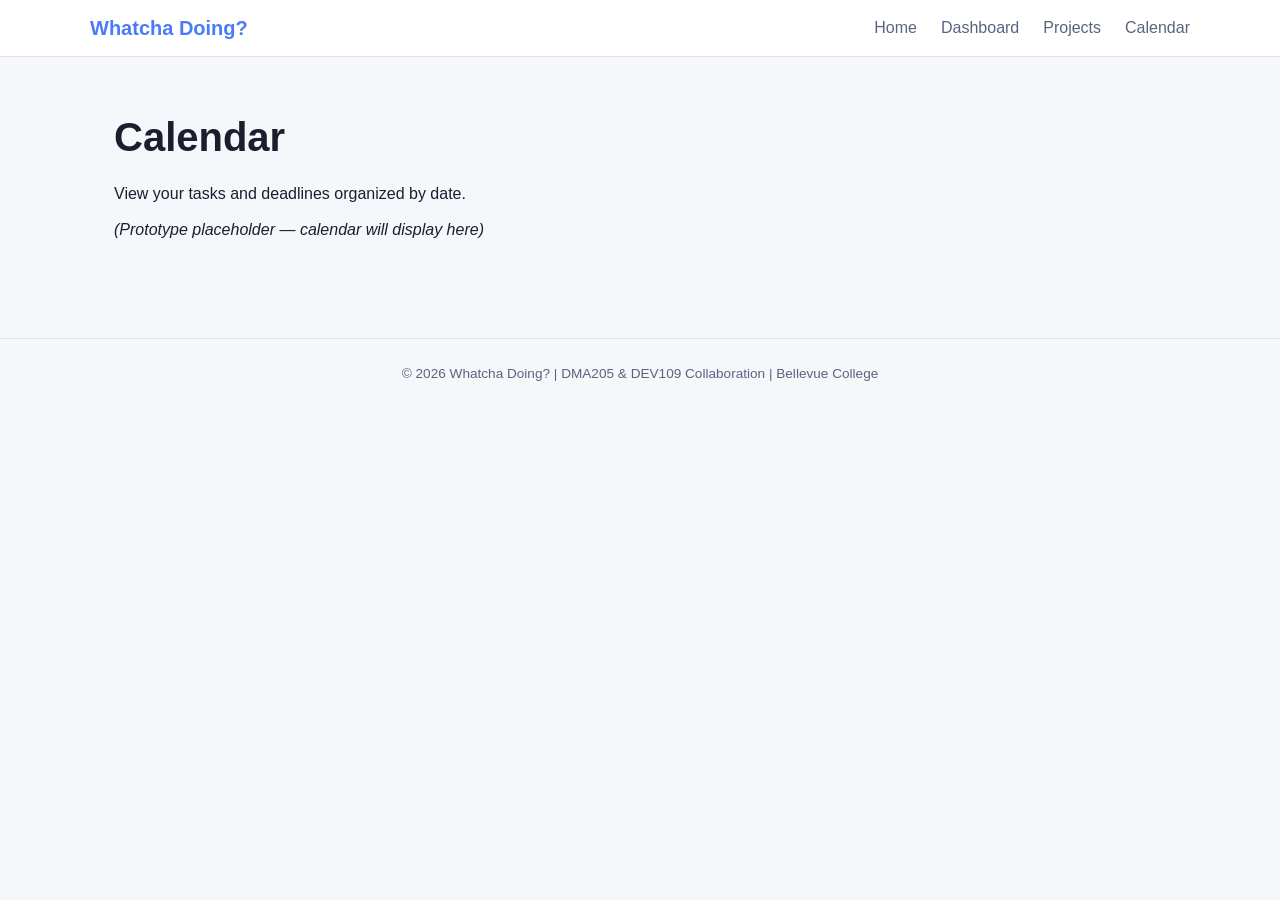
==== html/calendar.html @ 5fc996ad "feat: initial prototype — file structure, HTML pages, and CSS" ====
<!DOCTYPE html>
<html lang="en">
<head>
  <meta charset="UTF-8">
  <meta name="viewport" content="width=device-width, initial-scale=1.0">
  <meta http-equiv="X-UA-Compatible" content="IE=edge">
  <meta name="description" content="Whatcha Doing? — calendar view for tracking deadlines and scheduled tasks.">
  <meta name="keywords" content="calendar, deadlines, schedule, task planner, Whatcha Doing">
  <meta name="author" content="Meron Woldekiros | DEV109 Team 2">
  <meta name="robots" content="index, follow">
  <title>Calendar | Whatcha Doing?</title>
  <link rel="stylesheet" href="../css/styles.css">
</head>
<body>
  <header>
    <nav>
      <a href="../index.html" class="logo">Whatcha Doing?</a>
      <ul>
        <li><a href="../index.html">Home</a></li>
        <li><a href="dashboard.html">Dashboard</a></li>
        <li><a href="projects.html">Projects</a></li>
        <li><a href="calendar.html">Calendar</a></li>
      </ul>
    </nav>
  </header>

  <main>
    <section>
      <h1>Calendar</h1>
      <p>View your tasks and deadlines organized by date.</p>
      <p><em>(Prototype placeholder — calendar will display here)</em></p>
    </section>
  </main>

  <footer>
    <p>&copy; 2026 Whatcha Doing? | DMA205 &amp; DEV109 Collaboration | Bellevue College</p>
  </footer>
</body>
</html>
---- css/styles.css ----
/* Whatcha Doing Global Styles */

* {
  box-sizing: border-box;
  margin: 0;
  padding: 0;
}

body {
  background-color: #f5f7fa;
  color: #1a1f2e;
  font-family: 'Segoe UI', Arial, sans-serif;
  line-height: 1.6;
}

header {
  background-color: #ffffff;
  border-bottom: 1px solid #dde1ea;
  padding: 12px 24px;
}

nav {
  display: flex;
  align-items: center;
  gap: 24px;
  max-width: 1100px;
  margin: 0 auto;
}

.logo {
  font-size: 1.25rem;
  font-weight: bold;
  color: #4a7cf7;
  text-decoration: none;
  margin-right: auto;
}

nav ul {
  list-style: none;
  display: flex;
  gap: 24px;
}

nav a {
  color: #5a6480;
  text-decoration: none;
}

nav a:hover {
  color: #4a7cf7;
}

main {
  max-width: 1100px;
  margin: 0 auto;
  padding: 48px 24px;
}

section {
  margin-bottom: 48px;
}

h1 {
  font-size: 2.5rem;
  margin-bottom: 12px;
}

h2 {
  font-size: 1.5rem;
  margin-bottom: 12px;
}

p {
  margin-bottom: 10px;
}

ul {
  margin-left: 20px;
}

.btn {
  display: inline-block;
  background-color: #4a7cf7;
  color: #ffffff;
  padding: 10px 20px;
  border-radius: 6px;
  text-decoration: none;
  font-weight: bold;
  margin-top: 12px;
}

.btn:hover {
  opacity: 0.85;
}

footer {
  text-align: center;
  padding: 24px;
  color: #5a6480;
  font-size: 0.85rem;
  border-top: 1px solid #dde1ea;
}
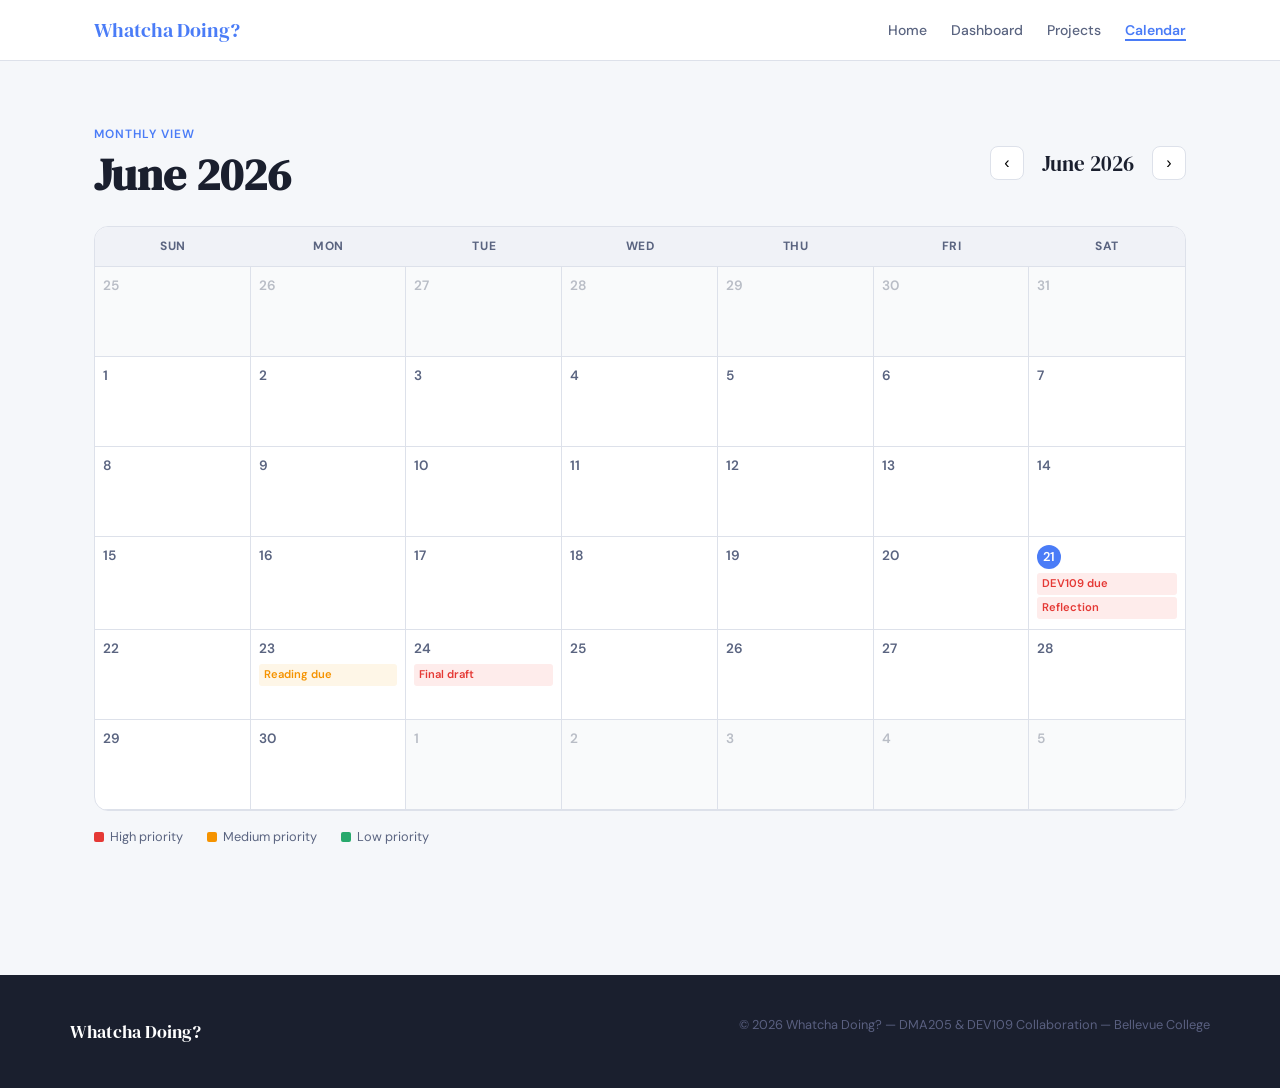
==== commit 961d8cf7: "Week 2 Updates" ====
--- a/html/calendar.html
+++ b/html/calendar.html
@@ -4,36 +4,330 @@
   <meta charset="UTF-8">
   <meta name="viewport" content="width=device-width, initial-scale=1.0">
   <meta http-equiv="X-UA-Compatible" content="IE=edge">
-  <meta name="description" content="Whatcha Doing? — calendar view for tracking deadlines and scheduled tasks.">
-  <meta name="keywords" content="calendar, deadlines, schedule, task planner, Whatcha Doing">
+  <meta name="description" content="Whatcha Doing? calendar view — see all your tasks and deadlines in a monthly calendar.">
+  <meta name="keywords" content="calendar, deadlines, task schedule, monthly view">
   <meta name="author" content="Meron Woldekiros | DEV109 Team 2">
-  <meta name="robots" content="index, follow">
+  <meta name="robots" content="noindex, follow">
+  <meta property="og:title" content="Calendar | Whatcha Doing?">
+  <meta property="og:description" content="Monthly calendar view of all your tasks and deadlines.">
+  <meta property="og:type" content="website">
   <title>Calendar | Whatcha Doing?</title>
+  <link rel="preconnect" href="https://fonts.googleapis.com">
+  <link rel="preconnect" href="https://fonts.gstatic.com" crossorigin>
   <link rel="stylesheet" href="../css/styles.css">
+  <style>
+    .calendar-header {
+      display: flex;
+      align-items: center;
+      justify-content: space-between;
+      margin-bottom: 1.5rem;
+      flex-wrap: wrap;
+      gap: 1rem;
+    }
+    .cal-nav { display: flex; gap: 8px; align-items: center; }
+    .cal-nav button {
+      width: 34px;
+      height: 34px;
+      border: 1px solid var(--color-border);
+      border-radius: 8px;
+      background: var(--color-surface);
+      cursor: pointer;
+      font-size: 1rem;
+      display: flex;
+      align-items: center;
+      justify-content: center;
+      transition: all 0.15s;
+    }
+    .cal-nav button:hover { background: var(--color-accent); color: white; border-color: var(--color-accent); }
+    .cal-nav button:focus-visible { outline: 2px solid var(--color-accent); outline-offset: 2px; }
+    .cal-nav .month-label { font-family: var(--font-display); font-size: 1.3rem; font-weight: 400; padding: 0 10px; }
+    .calendar-grid {
+      display: grid;
+      grid-template-columns: repeat(7, 1fr);
+      border: 1px solid var(--color-border);
+      border-radius: 14px;
+      overflow: hidden;
+      background: var(--color-surface);
+    }
+    .cal-day-header {
+      padding: 10px 0;
+      text-align: center;
+      font-size: 0.75rem;
+      font-weight: 700;
+      text-transform: uppercase;
+      letter-spacing: 0.05em;
+      color: var(--color-text-muted);
+      border-bottom: 1px solid var(--color-border);
+      background: var(--color-surface-raised);
+    }
+    .cal-day {
+      min-height: 90px;
+      padding: 8px;
+      border-right: 1px solid var(--color-border);
+      border-bottom: 1px solid var(--color-border);
+      vertical-align: top;
+      cursor: pointer;
+      transition: background 0.1s;
+    }
+    .cal-day:hover { background: var(--color-accent-light); }
+    .cal-day:nth-child(7n) { border-right: none; }
+    .cal-day-num {
+      font-size: 0.85rem;
+      font-weight: 600;
+      color: var(--color-text-muted);
+      margin-bottom: 4px;
+    }
+    .cal-day.today .cal-day-num {
+      background: var(--color-accent);
+      color: white;
+      width: 24px;
+      height: 24px;
+      border-radius: 50%;
+      display: flex;
+      align-items: center;
+      justify-content: center;
+      font-size: 0.8rem;
+    }
+    .cal-day.other-month { background: hsl(220 18% 98%); }
+    .cal-day.other-month .cal-day-num { color: hsl(220 10% 75%); }
+    .cal-event {
+      font-size: 0.7rem;
+      padding: 2px 5px;
+      border-radius: 3px;
+      margin-bottom: 2px;
+      font-weight: 600;
+      white-space: nowrap;
+      overflow: hidden;
+      text-overflow: ellipsis;
+    }
+    .event-high { background: var(--color-high-bg); color: var(--color-high); }
+    .event-medium { background: var(--color-medium-bg); color: var(--color-medium); }
+    .event-low { background: var(--color-low-bg); color: var(--color-low); }
+    .calendar-legend {
+      display: flex;
+      gap: 1.5rem;
+      margin-top: 1rem;
+      flex-wrap: wrap;
+    }
+    .legend-item {
+      display: flex;
+      align-items: center;
+      gap: 6px;
+      font-size: 0.8rem;
+      color: var(--color-text-muted);
+    }
+    .legend-dot {
+      width: 10px;
+      height: 10px;
+      border-radius: 2px;
+    }
+  </style>
 </head>
 <body>
-  <header>
-    <nav>
-      <a href="../index.html" class="logo">Whatcha Doing?</a>
-      <ul>
+  <header class="site-header">
+    <nav class="nav">
+      <a href="../index.html" class="nav-logo">Whatcha Doing?</a>
+      <ul class="nav-links">
         <li><a href="../index.html">Home</a></li>
         <li><a href="dashboard.html">Dashboard</a></li>
         <li><a href="projects.html">Projects</a></li>
-        <li><a href="calendar.html">Calendar</a></li>
+        <li><a href="calendar.html" class="active">Calendar</a></li>
       </ul>
     </nav>
   </header>
 
   <main>
-    <section>
-      <h1>Calendar</h1>
-      <p>View your tasks and deadlines organized by date.</p>
-      <p><em>(Prototype placeholder — calendar will display here)</em></p>
+    <section class="section">
+      <div class="container">
+        <div class="calendar-header">
+          <div>
+            <p class="section-label">Monthly View</p>
+            <h1>June 2026</h1>
+          </div>
+          <div class="cal-nav">
+            <button type="button" aria-label="Previous month">&#8249;</button>
+            <span class="month-label">June 2026</span>
+            <button type="button" aria-label="Next month">&#8250;</button>
+          </div>
+        </div>
+
+        <!-- Calendar grid -->
+        <div class="calendar-grid" aria-label="June 2026 calendar">
+          <div class="cal-day-header">Sun</div>
+          <div class="cal-day-header">Mon</div>
+          <div class="cal-day-header">Tue</div>
+          <div class="cal-day-header">Wed</div>
+          <div class="cal-day-header">Thu</div>
+          <div class="cal-day-header">Fri</div>
+          <div class="cal-day-header">Sat</div>
+
+          <!-- Week 1: June 1-7 -->
+          <div class="cal-day other-month" aria-label="May 25">
+            <div class="cal-day-num">25</div>
+          </div>
+          <div class="cal-day other-month" aria-label="May 26">
+            <div class="cal-day-num">26</div>
+          </div>
+          <div class="cal-day other-month" aria-label="May 27">
+            <div class="cal-day-num">27</div>
+          </div>
+          <div class="cal-day other-month" aria-label="May 28">
+            <div class="cal-day-num">28</div>
+          </div>
+          <div class="cal-day other-month" aria-label="May 29">
+            <div class="cal-day-num">29</div>
+          </div>
+          <div class="cal-day other-month" aria-label="May 30">
+            <div class="cal-day-num">30</div>
+          </div>
+          <div class="cal-day other-month" aria-label="May 31">
+            <div class="cal-day-num">31</div>
+          </div>
+
+          <!-- Week 2: Jun 1-7 -->
+          <div class="cal-day" aria-label="June 1">
+            <div class="cal-day-num">1</div>
+          </div>
+          <div class="cal-day" aria-label="June 2">
+            <div class="cal-day-num">2</div>
+          </div>
+          <div class="cal-day" aria-label="June 3">
+            <div class="cal-day-num">3</div>
+          </div>
+          <div class="cal-day" aria-label="June 4">
+            <div class="cal-day-num">4</div>
+          </div>
+          <div class="cal-day" aria-label="June 5">
+            <div class="cal-day-num">5</div>
+          </div>
+          <div class="cal-day" aria-label="June 6">
+            <div class="cal-day-num">6</div>
+          </div>
+          <div class="cal-day" aria-label="June 7">
+            <div class="cal-day-num">7</div>
+          </div>
+
+          <!-- Week 3: Jun 8-14 -->
+          <div class="cal-day" aria-label="June 8">
+            <div class="cal-day-num">8</div>
+          </div>
+          <div class="cal-day" aria-label="June 9">
+            <div class="cal-day-num">9</div>
+          </div>
+          <div class="cal-day" aria-label="June 10">
+            <div class="cal-day-num">10</div>
+          </div>
+          <div class="cal-day" aria-label="June 11">
+            <div class="cal-day-num">11</div>
+          </div>
+          <div class="cal-day" aria-label="June 12">
+            <div class="cal-day-num">12</div>
+          </div>
+          <div class="cal-day" aria-label="June 13">
+            <div class="cal-day-num">13</div>
+          </div>
+          <div class="cal-day" aria-label="June 14">
+            <div class="cal-day-num">14</div>
+          </div>
+
+          <!-- Week 4: Jun 15-21 -->
+          <div class="cal-day" aria-label="June 15">
+            <div class="cal-day-num">15</div>
+          </div>
+          <div class="cal-day" aria-label="June 16">
+            <div class="cal-day-num">16</div>
+          </div>
+          <div class="cal-day" aria-label="June 17">
+            <div class="cal-day-num">17</div>
+          </div>
+          <div class="cal-day" aria-label="June 18">
+            <div class="cal-day-num">18</div>
+          </div>
+          <div class="cal-day" aria-label="June 19">
+            <div class="cal-day-num">19</div>
+          </div>
+          <div class="cal-day" aria-label="June 20">
+            <div class="cal-day-num">20</div>
+          </div>
+          <div class="cal-day today" aria-label="June 21, today">
+            <div class="cal-day-num">21</div>
+            <div class="cal-event event-high">DEV109 due</div>
+            <div class="cal-event event-high">Reflection</div>
+          </div>
+
+          <!-- Week 5: Jun 22-28 -->
+          <div class="cal-day" aria-label="June 22">
+            <div class="cal-day-num">22</div>
+          </div>
+          <div class="cal-day" aria-label="June 23">
+            <div class="cal-day-num">23</div>
+            <div class="cal-event event-medium">Reading due</div>
+          </div>
+          <div class="cal-day" aria-label="June 24">
+            <div class="cal-day-num">24</div>
+            <div class="cal-event event-high">Final draft</div>
+          </div>
+          <div class="cal-day" aria-label="June 25">
+            <div class="cal-day-num">25</div>
+          </div>
+          <div class="cal-day" aria-label="June 26">
+            <div class="cal-day-num">26</div>
+          </div>
+          <div class="cal-day" aria-label="June 27">
+            <div class="cal-day-num">27</div>
+          </div>
+          <div class="cal-day" aria-label="June 28">
+            <div class="cal-day-num">28</div>
+          </div>
+
+          <!-- Week 6: Jun 29-30 + July overflow -->
+          <div class="cal-day" aria-label="June 29">
+            <div class="cal-day-num">29</div>
+          </div>
+          <div class="cal-day" aria-label="June 30">
+            <div class="cal-day-num">30</div>
+          </div>
+          <div class="cal-day other-month" aria-label="July 1">
+            <div class="cal-day-num">1</div>
+          </div>
+          <div class="cal-day other-month" aria-label="July 2">
+            <div class="cal-day-num">2</div>
+          </div>
+          <div class="cal-day other-month" aria-label="July 3">
+            <div class="cal-day-num">3</div>
+          </div>
+          <div class="cal-day other-month" aria-label="July 4">
+            <div class="cal-day-num">4</div>
+          </div>
+          <div class="cal-day other-month" aria-label="July 5">
+            <div class="cal-day-num">5</div>
+          </div>
+        </div>
+
+        <div class="calendar-legend" aria-label="Event color legend">
+          <div class="legend-item">
+            <div class="legend-dot" style="background: var(--color-high);" aria-hidden="true"></div>
+            <span>High priority</span>
+          </div>
+          <div class="legend-item">
+            <div class="legend-dot" style="background: var(--color-medium);" aria-hidden="true"></div>
+            <span>Medium priority</span>
+          </div>
+          <div class="legend-item">
+            <div class="legend-dot" style="background: var(--color-low);" aria-hidden="true"></div>
+            <span>Low priority</span>
+          </div>
+        </div>
+
+      </div>
     </section>
   </main>
 
-  <footer>
-    <p>&copy; 2026 Whatcha Doing? | DMA205 &amp; DEV109 Collaboration | Bellevue College</p>
+  <footer class="site-footer">
+    <div class="footer-inner">
+      <span class="footer-brand">Whatcha Doing?</span>
+      <p class="footer-note">&copy; 2026 Whatcha Doing? &mdash; DMA205 &amp; DEV109 Collaboration &mdash; Bellevue College</p>
+    </div>
   </footer>
 </body>
 </html>
--- a/css/styles.css
+++ b/css/styles.css
@@ -1,6 +1,32 @@
-/* Whatcha Doing Global Styles */
-
-* {
+/* Whatcha Doing — Styles */
+
+@import url('https://fonts.googleapis.com/css2?family=DM+Serif+Display:ital@0;1&family=DM+Sans:ital,opsz,wght@0,9..40,400;0,9..40,500;0,9..40,600;1,9..40,400&display=swap');
+
+:root {
+  --accent: #4a7cf7;
+  --color-accent: #4a7cf7;
+  --color-accent-light: #eef2fe;
+  --color-bg: #f5f7fa;
+  --color-surface: #fff;
+  --color-surface-raised: #f0f2f7;
+  --color-text: #1a1f2e;
+  --color-text-muted: #5a6480;
+  --color-border: #dde1ea;
+  --color-high: #e53935;
+  --color-high-bg: #feeceb;
+  --color-medium: #f59300;
+  --color-medium-bg: #fef6e7;
+  --color-low: #27a96c;
+  --color-low-bg: #e8f7ee;
+  --proj-blue: #4a7cf7;
+  --proj-green: #27a96c;
+  --proj-orange: #f07030;
+  --font-display: 'DM Serif Display', Georgia, serif;
+  --font-body: 'DM Sans', Arial, sans-serif;
+}
+
+/* reset */
+*, *::before, *::after {
   box-sizing: border-box;
   margin: 0;
   padding: 0;
@@ -9,94 +35,326 @@
 body {
   background-color: #f5f7fa;
   color: #1a1f2e;
-  font-family: 'Segoe UI', Arial, sans-serif;
+  font-family: 'DM Sans', Arial, sans-serif;
   line-height: 1.6;
 }
 
-header {
-  background-color: #ffffff;
+img {
+  max-width: 100%;
+  height: auto;
+  display: block;
+}
+
+a {
+  color: inherit;
+  text-decoration: none;
+}
+
+ul {
+  list-style: none;
+}
+
+/* typography */
+h1, h2, h3 {
+  font-family: 'DM Serif Display', Georgia, serif;
+  line-height: 1.2;
+}
+
+h1 { font-size: clamp(1.8rem, 4vw, 2.8rem); }
+h2 { font-size: clamp(1.4rem, 2.5vw, 2rem); }
+h3 { font-size: 1.1rem; }
+
+p { margin-bottom: 0.75rem; }
+
+/* layout */
+.container {
+  max-width: 1140px;
+  margin: 0 auto;
+  padding: 0 24px;
+}
+
+/* nav */
+.site-header {
+  background-color: #fff;
   border-bottom: 1px solid #dde1ea;
-  padding: 12px 24px;
-}
-
-nav {
+  position: sticky;
+  top: 0;
+  z-index: 100;
+}
+
+.nav {
   display: flex;
   align-items: center;
   gap: 24px;
-  max-width: 1100px;
+  max-width: 1140px;
   margin: 0 auto;
-}
-
-.logo {
+  padding: 14px 24px;
+}
+
+.nav-logo {
+  font-family: 'DM Serif Display', Georgia, serif;
   font-size: 1.25rem;
-  font-weight: bold;
-  color: #4a7cf7;
+  color: var(--accent);
   text-decoration: none;
   margin-right: auto;
 }
 
-nav ul {
-  list-style: none;
-  display: flex;
-  gap: 24px;
-}
-
-nav a {
+.nav-links {
+  display: flex;
+  align-items: center;
+  gap: 24px;
+}
+
+.nav-links a {
+  font-size: 0.875rem;
+  font-weight: 500;
   color: #5a6480;
+  transition: color 0.15s;
+}
+
+.nav-links a:hover {
+  color: var(--accent);
+}
+
+.nav-links a.active {
+  color: var(--accent);
+  font-weight: 600;
+  border-bottom: 2px solid var(--accent);
+}
+
+/* buttons */
+.btn {
+  display: inline-flex;
+  align-items: center;
+  gap: 6px;
+  padding: 0.6rem 1.25rem;
+  border-radius: 8px;
+  font-family: 'DM Sans', Arial, sans-serif;
+  font-size: 0.875rem;
+  font-weight: 600;
+  cursor: pointer;
+  border: none;
   text-decoration: none;
-}
-
-nav a:hover {
-  color: #4a7cf7;
-}
-
-main {
-  max-width: 1100px;
+  transition: all 0.15s;
+}
+
+.btn-primary {
+  background-color: var(--accent);
+  color: #fff;
+}
+
+.btn-primary:hover {
+  background-color: #3868e0;
+  transform: translateY(-1px);
+}
+
+.btn-outline {
+  background-color: transparent;
+  color: var(--accent);
+  border: 1.5px solid var(--accent);
+}
+
+.btn-outline:hover {
+  background-color: #eef2fe;
+}
+
+.btn-ghost {
+  background: transparent;
+  color: #5a6480;
+  border: 1px solid #dde1ea;
+}
+
+.btn-ghost:hover {
+  background: #f0f2f7;
+  color: #1a1f2e;
+}
+
+.btn:focus-visible {
+  outline: 2px solid var(--accent);
+  outline-offset: 2px;
+}
+
+/* priority badges */
+.priority {
+  display: inline-block;
+  padding: 3px 9px;
+  border-radius: 999px;
+  font-size: 0.72rem;
+  font-weight: 700;
+  text-transform: uppercase;
+}
+
+.priority-high   { background: #feeceb; color: #e53935; }
+.priority-medium { background: #fef6e7; color: #f59300; }
+.priority-low    { background: #e8f7ee; color: #27a96c; }
+
+/* task cards */
+.task-card {
+  background: #fff;
+  border: 1px solid #dde1ea;
+  border-radius: 8px;
+  padding: 14px 18px;
+  display: flex;
+  align-items: flex-start;
+  gap: 14px;
+  transition: box-shadow 0.15s;
+}
+
+.task-card:hover {
+  box-shadow: 0 4px 12px rgba(0,0,0,0.08);
+}
+
+.task-checkbox {
+  width: 20px;
+  height: 20px;
+  border-radius: 4px;
+  border: 2px solid #dde1ea;
+  flex-shrink: 0;
+  margin-top: 2px;
+  cursor: pointer;
+  accent-color: var(--accent);
+}
+
+.task-content { flex: 1; min-width: 0; }
+.task-title   { font-weight: 600; font-size: 0.9rem; margin-bottom: 3px; }
+.task-meta    { font-size: 0.78rem; color: #5a6480; display: flex; gap: 10px; flex-wrap: wrap; }
+.task-actions { display: flex; gap: 6px; }
+
+.task-actions button {
+  width: 28px;
+  height: 28px;
+  border: none;
+  background: transparent;
+  color: #5a6480;
+  border-radius: 4px;
+  cursor: pointer;
+  font-size: 0.9rem;
+}
+
+.task-actions button:hover {
+  background: #f0f2f7;
+  color: #1a1f2e;
+}
+
+/* project cards */
+.project-card {
+  background: #fff;
+  border: 1px solid #dde1ea;
+  border-radius: 14px;
+  padding: 24px;
+  border-left: 4px solid var(--accent);
+  transition: box-shadow 0.2s;
+}
+
+.project-card:hover { box-shadow: 0 4px 12px rgba(0,0,0,0.08); }
+
+.project-card-header {
+  display: flex;
+  align-items: flex-start;
+  justify-content: space-between;
+  margin-bottom: 12px;
+  gap: 14px;
+}
+
+.project-card-title {
+  font-family: 'DM Serif Display', Georgia, serif;
+  font-size: 1.1rem;
+}
+
+/* progress bar */
+.progress-bar {
+  height: 6px;
+  background: #dde1ea;
+  border-radius: 999px;
+  overflow: hidden;
+  margin-bottom: 4px;
+}
+
+.progress-fill {
+  height: 100%;
+  border-radius: 999px;
+  background: var(--accent);
+}
+
+.progress-label {
+  font-size: 0.78rem;
+  color: #5a6480;
+  display: flex;
+  justify-content: space-between;
+}
+
+/* sections */
+.section {
+  padding: 64px 0;
+}
+
+.section-label {
+  font-size: 0.75rem;
+  font-weight: 600;
+  text-transform: uppercase;
+  letter-spacing: 0.08em;
+  color: var(--accent);
+  margin-bottom: 4px;
+}
+
+.section-header {
+  display: flex;
+  align-items: baseline;
+  justify-content: space-between;
+  margin-bottom: 40px;
+  gap: 24px;
+  flex-wrap: wrap;
+}
+
+/* grids */
+.two-col {
+  display: grid;
+  grid-template-columns: 1fr 1fr;
+  gap: 24px;
+}
+
+.three-col {
+  display: grid;
+  grid-template-columns: repeat(3, 1fr);
+  gap: 24px;
+}
+
+/* footer */
+.site-footer {
+  background-color: #1a1f2e;
+  color: #8a90a8;
+  padding: 40px 24px;
+  margin-top: 64px;
+}
+
+.footer-inner {
+  max-width: 1140px;
   margin: 0 auto;
-  padding: 48px 24px;
-}
-
-section {
-  margin-bottom: 48px;
-}
-
-h1 {
-  font-size: 2.5rem;
-  margin-bottom: 12px;
-}
-
-h2 {
-  font-size: 1.5rem;
-  margin-bottom: 12px;
-}
-
-p {
-  margin-bottom: 10px;
-}
-
-ul {
-  margin-left: 20px;
-}
-
-.btn {
-  display: inline-block;
-  background-color: #4a7cf7;
-  color: #ffffff;
-  padding: 10px 20px;
-  border-radius: 6px;
-  text-decoration: none;
-  font-weight: bold;
-  margin-top: 12px;
-}
-
-.btn:hover {
-  opacity: 0.85;
-}
-
-footer {
-  text-align: center;
-  padding: 24px;
-  color: #5a6480;
-  font-size: 0.85rem;
-  border-top: 1px solid #dde1ea;
-}
+  display: flex;
+  justify-content: space-between;
+  align-items: center;
+  gap: 24px;
+  flex-wrap: wrap;
+}
+
+.footer-brand {
+  font-family: 'DM Serif Display', Georgia, serif;
+  font-size: 1.1rem;
+  color: #fff;
+}
+
+.footer-note {
+  font-size: 0.8rem;
+  color: #5a6080;
+}
+
+/* responsive */
+@media (max-width: 1024px) {
+  .three-col { grid-template-columns: repeat(2, 1fr); }
+}
+
+@media (max-width: 768px) {
+  .nav-links { display: none; }
+  .two-col   { grid-template-columns: 1fr; }
+  .three-col { grid-template-columns: 1fr; }
+}
